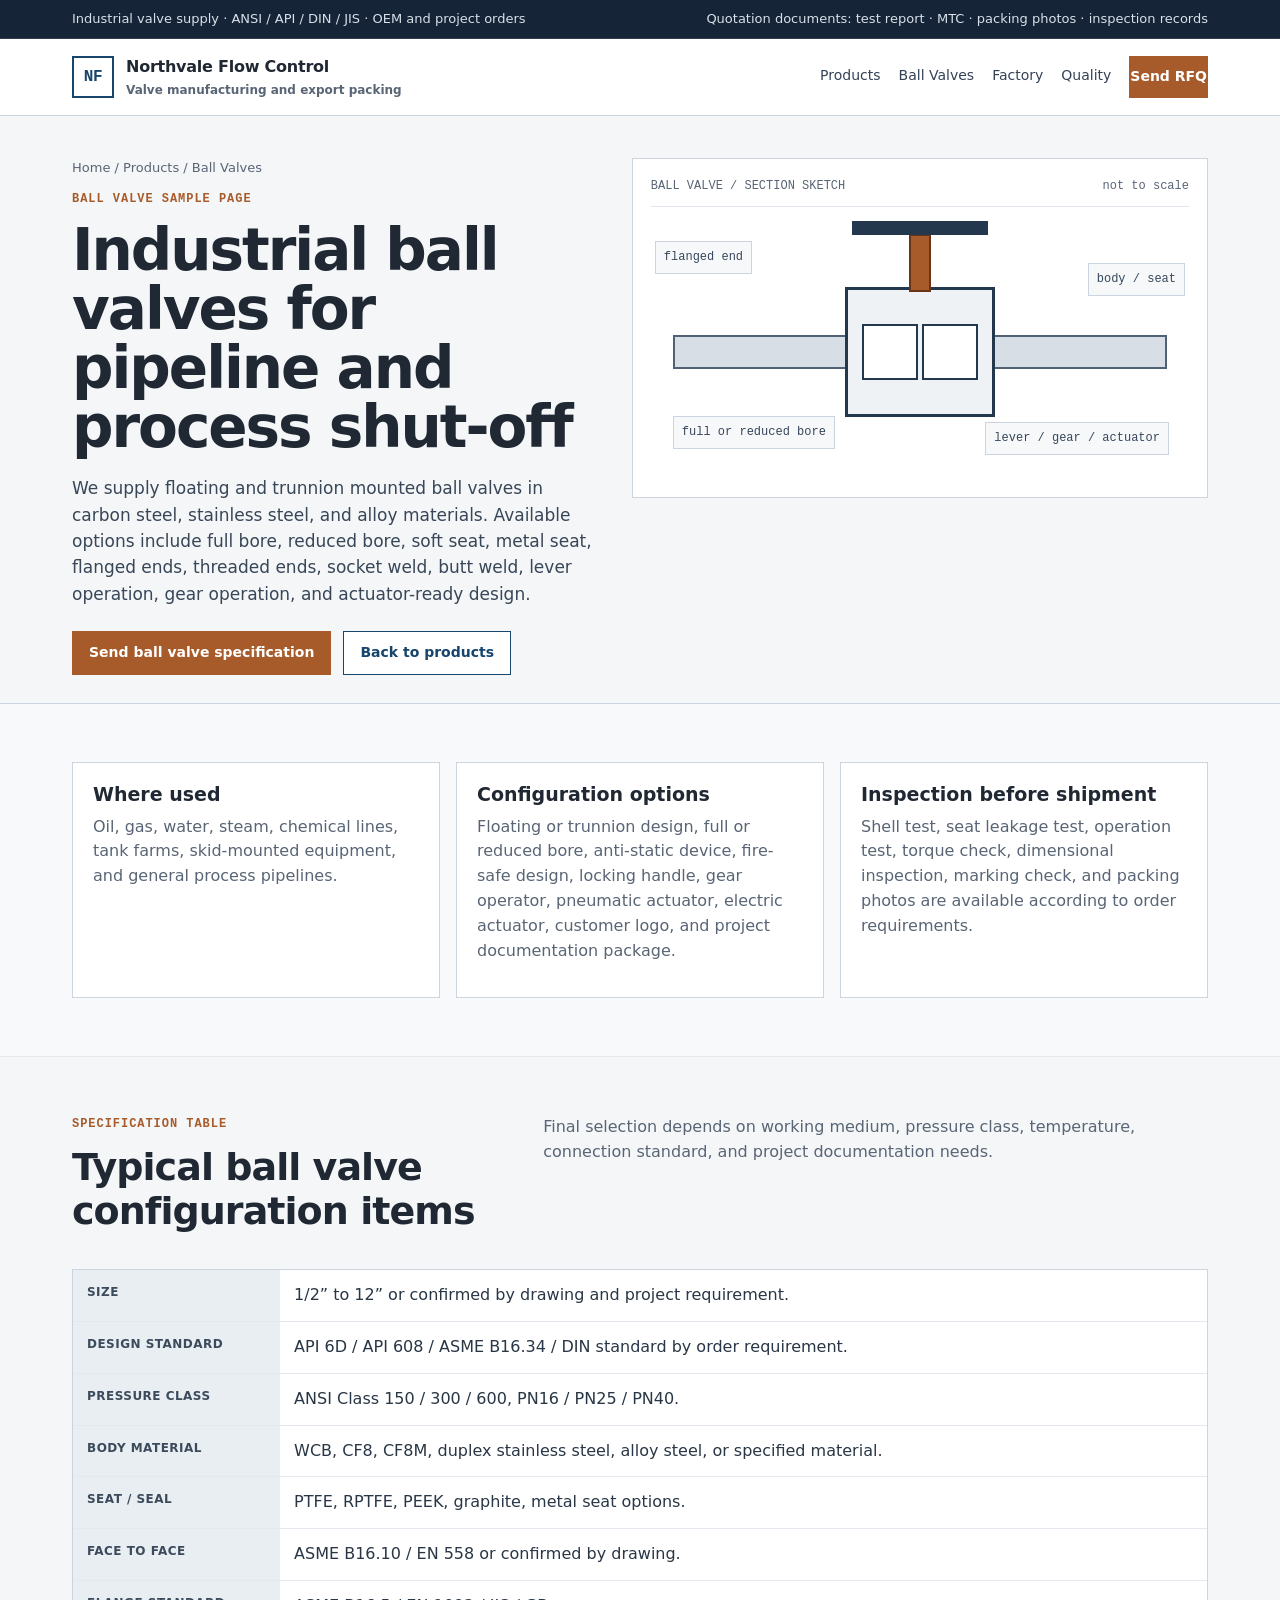
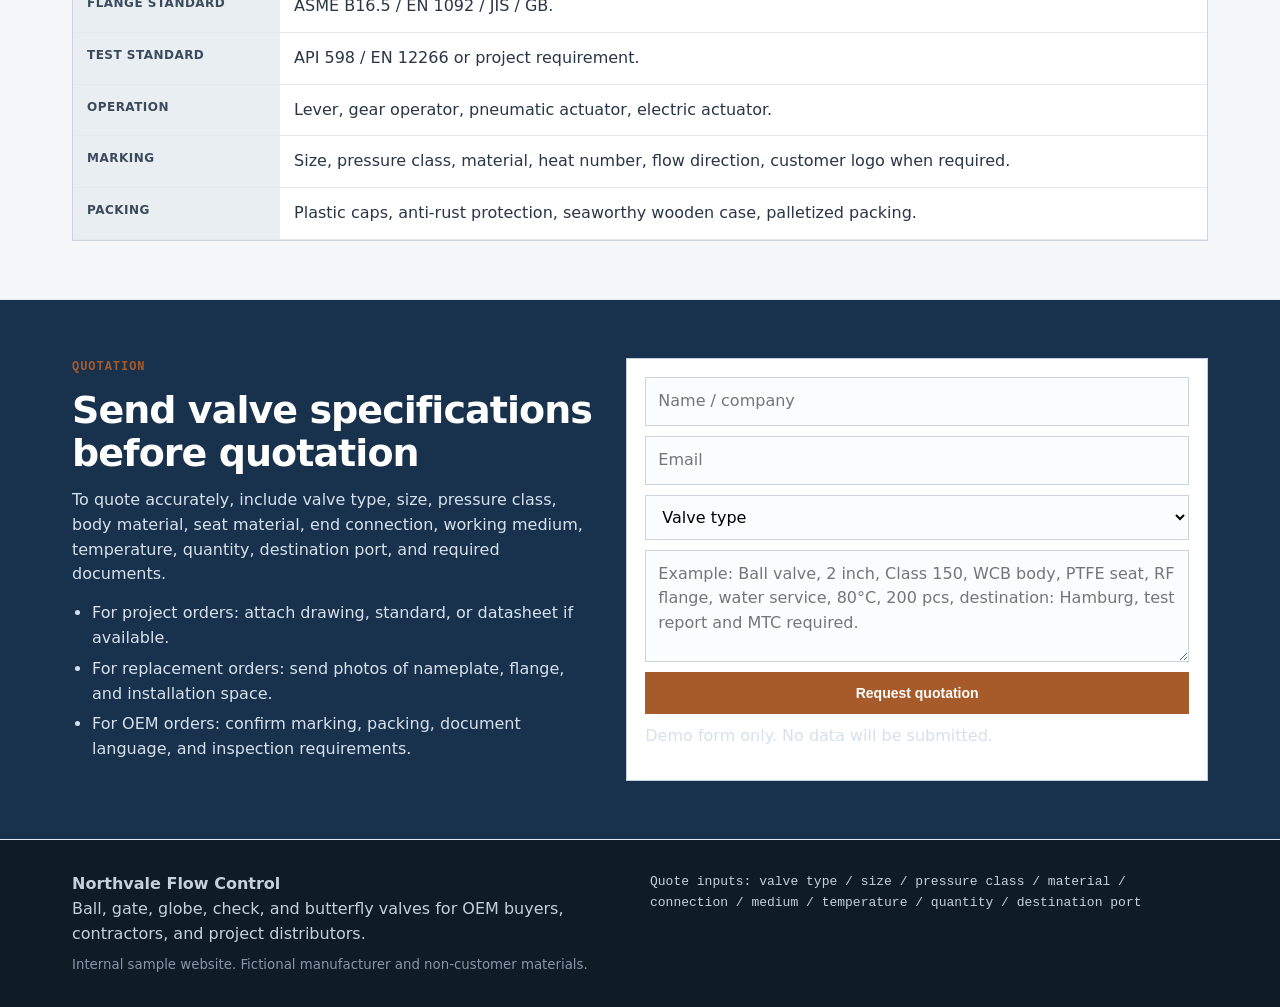
==== indiesite/demo-sites/valve-factory-demo/ball-valve.html @ 25d4c6a1 "Initial indiesite system and demo assets" ====
<!doctype html>
<html lang="en"><head><meta charset="utf-8"><meta name="viewport" content="width=device-width, initial-scale=1"><title>Industrial Ball Valves | Floating & Trunnion Ball Valve Manufacturer</title><meta name="description" content="Carbon steel and stainless steel ball valves for pipeline and process shut-off. Full bore, reduced bore, flanged, threaded, soft seat, metal seat, and OEM configurations available."><link rel="stylesheet" href="assets/styles.css"></head><body><div class="topbar">
  <div class="topbar-inner">
    <div>Industrial valve supply · ANSI / API / DIN / JIS · OEM and project orders</div>
    <div>Quotation documents: test report · MTC · packing photos · inspection records</div>
  </div>
</div>
<header class="site-header">
  <nav class="nav">
    <a class="brand" href="index.html"><span class="brand-mark">NF</span><span>Northvale Flow Control<small>Valve manufacturing and export packing</small></span></a>
    <div class="nav-links">
      <a href="products.html">Products</a>
      <a href="ball-valve.html">Ball Valves</a>
      <a href="factory.html">Factory</a>
      <a href="quality.html">Quality</a>
      <a href="index.html#rfq" class="btn btn-rust">Send RFQ</a>
    </div>
  </nav>
</header><main><section class="page-title"><div class="wrap two-col"><div><div class="breadcrumb">Home / Products / Ball Valves</div><div class="kicker">Ball valve sample page</div><h1>Industrial ball valves for pipeline and process shut-off</h1><p class="lead">We supply floating and trunnion mounted ball valves in carbon steel, stainless steel, and alloy materials. Available options include full bore, reduced bore, soft seat, metal seat, flanged ends, threaded ends, socket weld, butt weld, lever operation, gear operation, and actuator-ready design.</p><div class="hero-actions"><a class="btn btn-rust" href="index.html#rfq">Send ball valve specification</a><a class="btn btn-outline" href="products.html">Back to products</a></div></div><div class="diagram"><div class="diagram-title"><span>BALL VALVE / SECTION SKETCH</span><span>not to scale</span></div><div class="valve-line"></div><div class="valve-core"></div><div class="stem"></div><div class="handle"></div><div class="callout c1">flanged end</div><div class="callout c2">body / seat</div><div class="callout c3">full or reduced bore</div><div class="callout c4">lever / gear / actuator</div></div></div></section><section class="section"><div class="wrap"><div class="grid grid-3"><div class="card"><h3>Where used</h3><p class="muted">Oil, gas, water, steam, chemical lines, tank farms, skid-mounted equipment, and general process pipelines.</p></div><div class="card"><h3>Configuration options</h3><p class="muted">Floating or trunnion design, full or reduced bore, anti-static device, fire-safe design, locking handle, gear operator, pneumatic actuator, electric actuator, customer logo, and project documentation package.</p></div><div class="card"><h3>Inspection before shipment</h3><p class="muted">Shell test, seat leakage test, operation test, torque check, dimensional inspection, marking check, and packing photos are available according to order requirements.</p></div></div></div></section><section class="section alt"><div class="wrap"><div class="section-head"><div><div class="kicker">Specification table</div><h2>Typical ball valve configuration items</h2></div><p>Final selection depends on working medium, pressure class, temperature, connection standard, and project documentation needs.</p></div><div class="table-wrap"><table><tbody><tr><th>Size</th><td>1/2” to 12” or confirmed by drawing and project requirement.</td></tr><tr><th>Design standard</th><td>API 6D / API 608 / ASME B16.34 / DIN standard by order requirement.</td></tr><tr><th>Pressure class</th><td>ANSI Class 150 / 300 / 600, PN16 / PN25 / PN40.</td></tr><tr><th>Body material</th><td>WCB, CF8, CF8M, duplex stainless steel, alloy steel, or specified material.</td></tr><tr><th>Seat / seal</th><td>PTFE, RPTFE, PEEK, graphite, metal seat options.</td></tr><tr><th>Face to face</th><td>ASME B16.10 / EN 558 or confirmed by drawing.</td></tr><tr><th>Flange standard</th><td>ASME B16.5 / EN 1092 / JIS / GB.</td></tr><tr><th>Test standard</th><td>API 598 / EN 12266 or project requirement.</td></tr><tr><th>Operation</th><td>Lever, gear operator, pneumatic actuator, electric actuator.</td></tr><tr><th>Marking</th><td>Size, pressure class, material, heat number, flow direction, customer logo when required.</td></tr><tr><th>Packing</th><td>Plastic caps, anti-rust protection, seaworthy wooden case, palletized packing.</td></tr></tbody></table></div></div></section><section class="section rfq" id="rfq">
  <div class="wrap">
    <div>
      <div class="kicker">Quotation</div>
      <h2>Send valve specifications before quotation</h2>
      <p>To quote accurately, include valve type, size, pressure class, body material, seat material, end connection, working medium, temperature, quantity, destination port, and required documents.</p>
      <ul>
        <li>For project orders: attach drawing, standard, or datasheet if available.</li>
        <li>For replacement orders: send photos of nameplate, flange, and installation space.</li>
        <li>For OEM orders: confirm marking, packing, document language, and inspection requirements.</li>
      </ul>
    </div>
    <form class="form">
      <input class="input" placeholder="Name / company">
      <input class="input" placeholder="Email">
      <select><option>Valve type</option><option>Ball valve</option><option>Gate valve</option><option>Globe valve</option><option>Check valve</option><option>Butterfly valve</option></select>
      <textarea placeholder="Example: Ball valve, 2 inch, Class 150, WCB body, PTFE seat, RF flange, water service, 80°C, 200 pcs, destination: Hamburg, test report and MTC required."></textarea>
      <button type="button" class="btn btn-rust">Request quotation</button>
      <p class="faint">Demo form only. No data will be submitted.</p>
    </form>
  </div>
</section></main><footer class="footer">
  <div class="wrap footer-grid">
    <div><strong>Northvale Flow Control</strong><br>Ball, gate, globe, check, and butterfly valves for OEM buyers, contractors, and project distributors.<small>Internal sample website. Fictional manufacturer and non-customer materials.</small></div>
    <div class="mono">Quote inputs: valve type / size / pressure class / material / connection / medium / temperature / quantity / destination port</div>
  </div>
</footer></body></html>
---- indiesite/demo-sites/valve-factory-demo/assets/styles.css ----
:root {
  --ink: #202833;
  --sub: #596575;
  --faint: #7c8795;
  --line: #ccd4df;
  --soft-line: #e5e9ef;
  --paper: #ffffff;
  --panel: #f4f6f8;
  --panel-2: #edf1f5;
  --blue: #17456b;
  --blue-2: #0e314f;
  --rust: #a85b2a;
  --green: #496c55;
  --yellow: #f3efe5;
  --mono: "SFMono-Regular", Consolas, "Liberation Mono", Menlo, monospace;
  font-family: Inter, ui-sans-serif, system-ui, -apple-system, BlinkMacSystemFont, "Segoe UI", sans-serif;
}
* { box-sizing: border-box; }
html { scroll-behavior: smooth; }
body { margin: 0; color: var(--ink); background: #f8f9fa; line-height: 1.55; }
a { color: inherit; text-decoration: none; }
p { margin: 0 0 14px; }
ul { margin: 10px 0 0; padding-left: 20px; }
li { margin: 6px 0; }
.topbar { background: #152436; color: #d8e0e9; font-size: 13px; border-bottom: 1px solid rgba(255,255,255,.12); }
.topbar-inner, .nav, .wrap { max-width: 1180px; margin: 0 auto; padding-left: 22px; padding-right: 22px; }
.topbar-inner { min-height: 38px; display: flex; align-items: center; justify-content: space-between; gap: 18px; flex-wrap: wrap; }
.site-header { background: #fff; border-bottom: 1px solid var(--line); position: sticky; top: 0; z-index: 20; }
.nav { min-height: 76px; display: flex; align-items: center; justify-content: space-between; gap: 22px; }
.brand { display: flex; align-items: center; gap: 12px; font-weight: 800; letter-spacing: -.015em; }
.brand-mark { width: 42px; height: 42px; border: 2px solid var(--blue); color: var(--blue); display: grid; place-items: center; font-weight: 900; font-family: var(--mono); }
.brand small { display: block; font-weight: 600; font-size: 12px; color: var(--sub); margin-top: 1px; letter-spacing: 0; }
.nav-links { display: flex; gap: 18px; align-items: center; color: #344255; font-size: 14px; }
.nav-links a { padding: 8px 0; border-bottom: 2px solid transparent; }
.nav-links a:hover { border-color: var(--rust); color: var(--blue); }
.btn, button { display: inline-flex; align-items: center; justify-content: center; border: 1px solid var(--blue); background: var(--blue); color: #fff; min-height: 42px; padding: 10px 16px; font-weight: 750; cursor: pointer; font-size: 14px; }
.btn-outline { background: #fff; color: var(--blue); }
.btn-rust { background: var(--rust); border-color: var(--rust); }
.hero { background: linear-gradient(90deg, #f7f8fa 0%, #f7f8fa 62%, #e7edf3 62%, #e7edf3 100%); border-bottom: 1px solid var(--line); }
.hero-grid { max-width: 1180px; margin: 0 auto; padding: 54px 22px; display: grid; grid-template-columns: 1.05fr .95fr; gap: 34px; align-items: start; }
.kicker { font-family: var(--mono); color: var(--rust); text-transform: uppercase; letter-spacing: .08em; font-size: 12px; font-weight: 800; margin-bottom: 12px; }
h1 { font-size: clamp(34px, 5vw, 58px); line-height: 1.02; letter-spacing: -.035em; margin: 0 0 18px; }
h2 { font-size: clamp(26px, 3vw, 38px); line-height: 1.15; letter-spacing: -.025em; margin: 0 0 12px; }
h3 { font-size: 19px; margin: 0 0 8px; line-height: 1.25; }
h4 { margin: 0 0 8px; font-size: 15px; color: #2d3b4b; }
.lead { font-size: 17px; color: #384657; max-width: 720px; }
.hero-actions { display: flex; gap: 12px; flex-wrap: wrap; margin-top: 24px; }
.spec-board { background: #fff; border: 1px solid var(--line); box-shadow: 0 4px 0 #d8dee6; }
.board-head { display: flex; justify-content: space-between; gap: 12px; padding: 14px 16px; border-bottom: 1px solid var(--line); background: #f0f3f6; font-family: var(--mono); font-size: 12px; color: #425167; }
.board-body { padding: 16px; display: grid; gap: 10px; }
.row { display: grid; grid-template-columns: 128px 1fr; gap: 12px; padding: 10px 0; border-bottom: 1px dashed var(--line); }
.row:last-child { border-bottom: 0; }
.row-label { color: var(--sub); font-size: 13px; font-weight: 700; }
.row-value { font-weight: 650; }
.section { padding: 58px 0; border-bottom: 1px solid var(--soft-line); }
.section.alt { background: var(--panel); }
.section-head { display: grid; grid-template-columns: .8fr 1.2fr; gap: 28px; margin-bottom: 24px; }
.section-head p { color: var(--sub); }
.grid { display: grid; gap: 16px; }
.grid-2 { grid-template-columns: repeat(2, 1fr); }
.grid-3 { grid-template-columns: repeat(3, 1fr); }
.grid-4 { grid-template-columns: repeat(4, 1fr); }
.card { background: #fff; border: 1px solid var(--line); padding: 20px; }
.card.compact { padding: 16px; }
.card .tag { display: inline-block; font-family: var(--mono); font-size: 11px; color: #fff; background: var(--blue); padding: 4px 7px; margin-bottom: 12px; }
.note { background: var(--yellow); border-left: 4px solid var(--rust); padding: 14px 16px; color: #493d32; }
.muted { color: var(--sub); }
.faint { color: var(--faint); }
.table-wrap { overflow-x: auto; background: #fff; border: 1px solid var(--line); }
table { width: 100%; border-collapse: collapse; min-width: 720px; }
th, td { text-align: left; vertical-align: top; padding: 13px 14px; border-bottom: 1px solid var(--soft-line); }
th { background: #e9eef3; font-size: 12px; text-transform: uppercase; letter-spacing: .04em; color: #3c4b5c; }
td { color: #293645; }
.mono { font-family: var(--mono); font-size: 13px; }
.process-list { counter-reset: item; display: grid; gap: 12px; }
.process-item { background: #fff; border: 1px solid var(--line); padding: 18px 18px 18px 64px; position: relative; }
.process-item:before { counter-increment: item; content: counter(item, decimal-leading-zero); position: absolute; left: 18px; top: 18px; font-family: var(--mono); color: var(--rust); font-weight: 900; }
.rfq { background: #18314d; color: #fff; }
.rfq .wrap { display: grid; grid-template-columns: .95fr 1.05fr; gap: 28px; align-items: start; }
.rfq p, .rfq li { color: #d6e1eb; }
.form { background: #fff; color: var(--ink); border: 1px solid #c2cfda; padding: 18px; display: grid; gap: 10px; }
.input, textarea, select { width: 100%; border: 1px solid var(--line); background: #fbfcfd; padding: 11px 12px; font: inherit; border-radius: 0; }
textarea { min-height: 112px; resize: vertical; }
.page-title { padding: 42px 0 28px; background: #f4f6f8; border-bottom: 1px solid var(--line); }
.breadcrumb { color: var(--sub); font-size: 13px; margin-bottom: 12px; }
.two-col { display: grid; grid-template-columns: .96fr 1.04fr; gap: 28px; align-items: start; }
.diagram { border: 1px solid var(--line); background: #fff; padding: 18px; min-height: 340px; position: relative; overflow: hidden; }
.diagram-title { font-family: var(--mono); color: var(--sub); font-size: 12px; display: flex; justify-content: space-between; border-bottom: 1px solid var(--soft-line); padding-bottom: 10px; margin-bottom: 18px; }
.valve-line { position: absolute; left: 40px; right: 40px; top: 176px; height: 34px; border: 2px solid #506174; background: #d7dee5; }
.valve-core { position: absolute; width: 150px; height: 130px; left: 50%; top: 128px; transform: translateX(-50%); border: 3px solid #24384d; background: #eef2f5; }
.valve-core:before, .valve-core:after { content:""; position:absolute; top: 34px; width: 52px; height: 52px; border: 2px solid #24384d; background:#fff; }
.valve-core:before { left: 14px; }
.valve-core:after { right: 14px; }
.stem { position:absolute; left:50%; top:75px; width: 22px; height: 58px; transform:translateX(-50%); background:#a85b2a; border:2px solid #693516; }
.handle { position:absolute; left:50%; top:62px; width: 136px; height: 14px; transform:translateX(-50%); background:#24384d; }
.callout { position:absolute; font-family: var(--mono); font-size: 12px; color:#37475a; border:1px solid var(--line); background:#f7f8fa; padding:6px 8px; }
.c1 { left: 22px; top: 82px; } .c2 { right: 22px; top: 104px; } .c3 { left: 40px; bottom: 48px; } .c4 { right: 38px; bottom: 42px; }
.footer { background: #101b28; color: #c6d0db; padding: 32px 0; }
.footer-grid { display: grid; grid-template-columns: 1fr 1fr; gap: 20px; }
.footer small { color: #8695a7; display:block; margin-top: 8px; }
@media (max-width: 880px) {
  .topbar-inner { align-items: flex-start; padding-top: 10px; padding-bottom: 10px; }
  .nav { align-items: flex-start; }
  .nav-links { display: none; }
  .hero, .section.alt { background: #f8f9fa; }
  .hero-grid, .section-head, .grid-2, .grid-3, .grid-4, .rfq .wrap, .two-col, .footer-grid { grid-template-columns: 1fr; }
  .row { grid-template-columns: 1fr; gap: 3px; }
  .section { padding: 42px 0; }
  .diagram { min-height: 300px; }
}
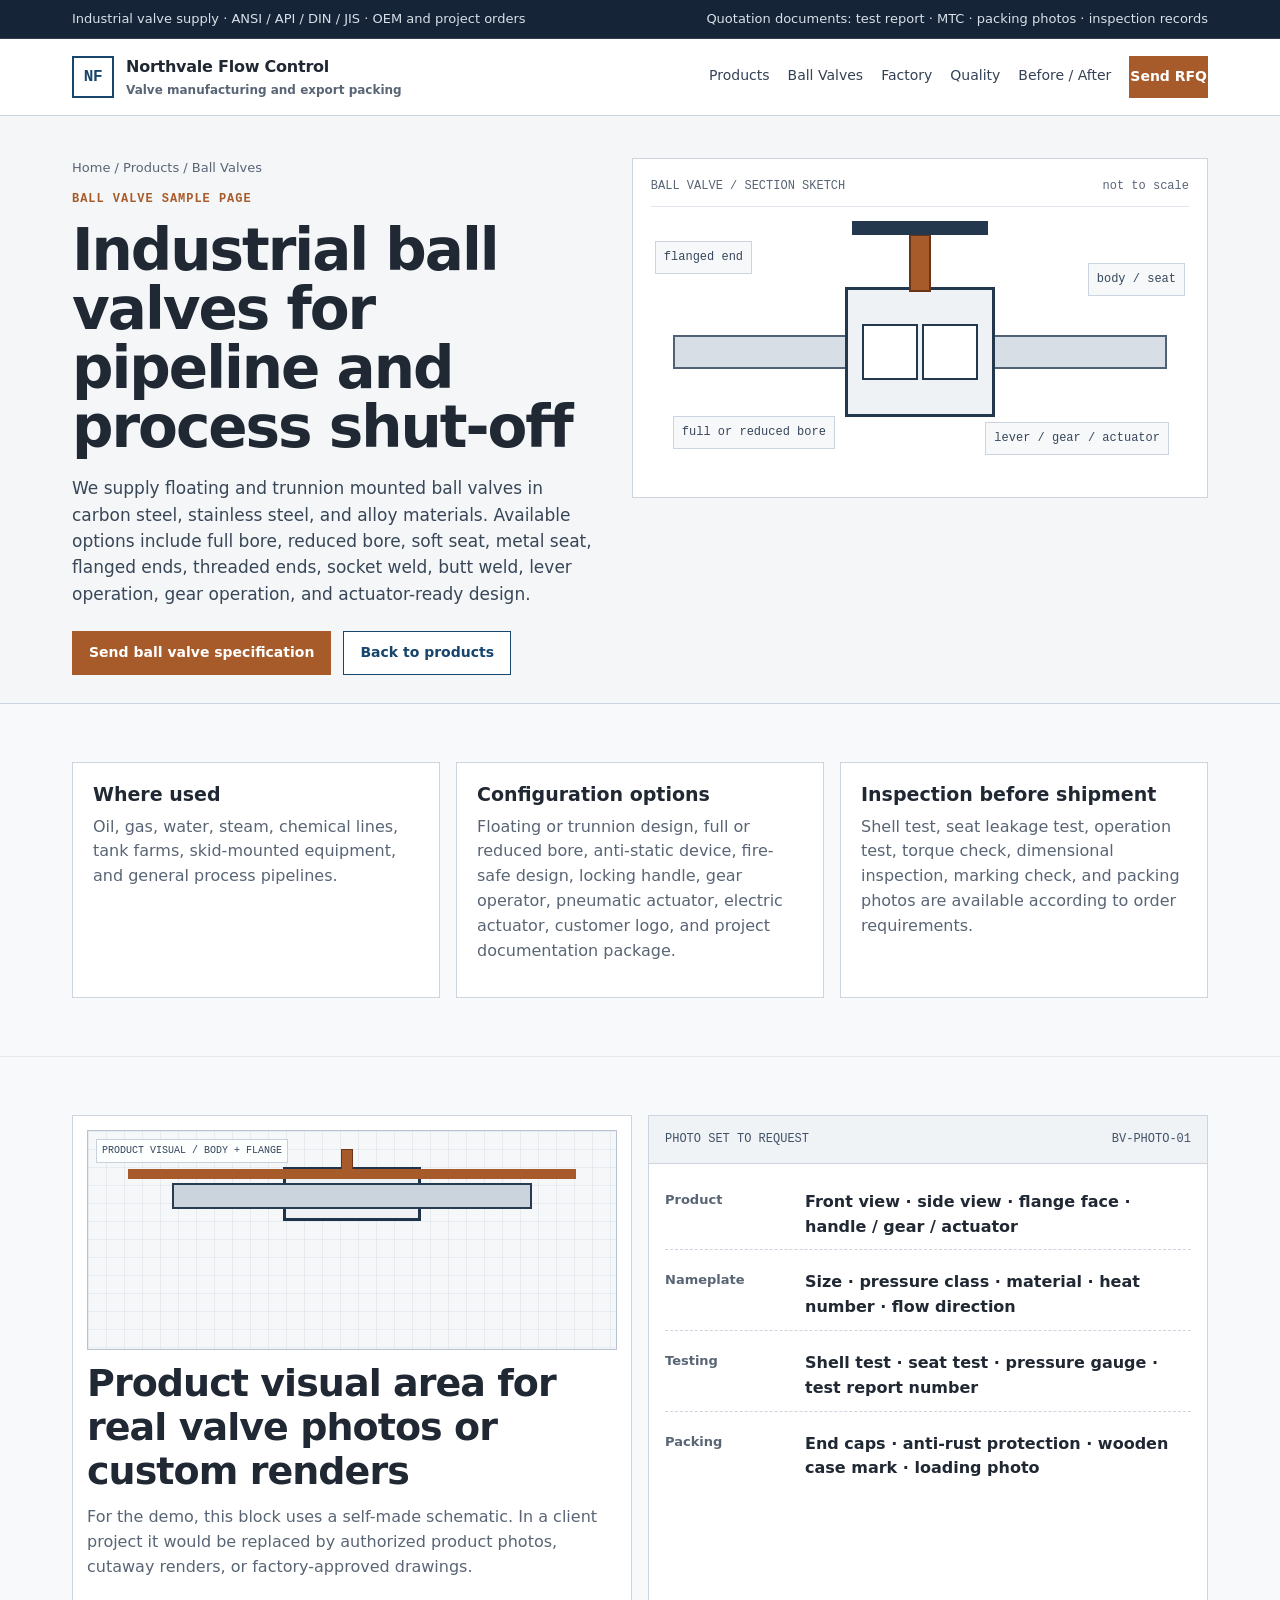
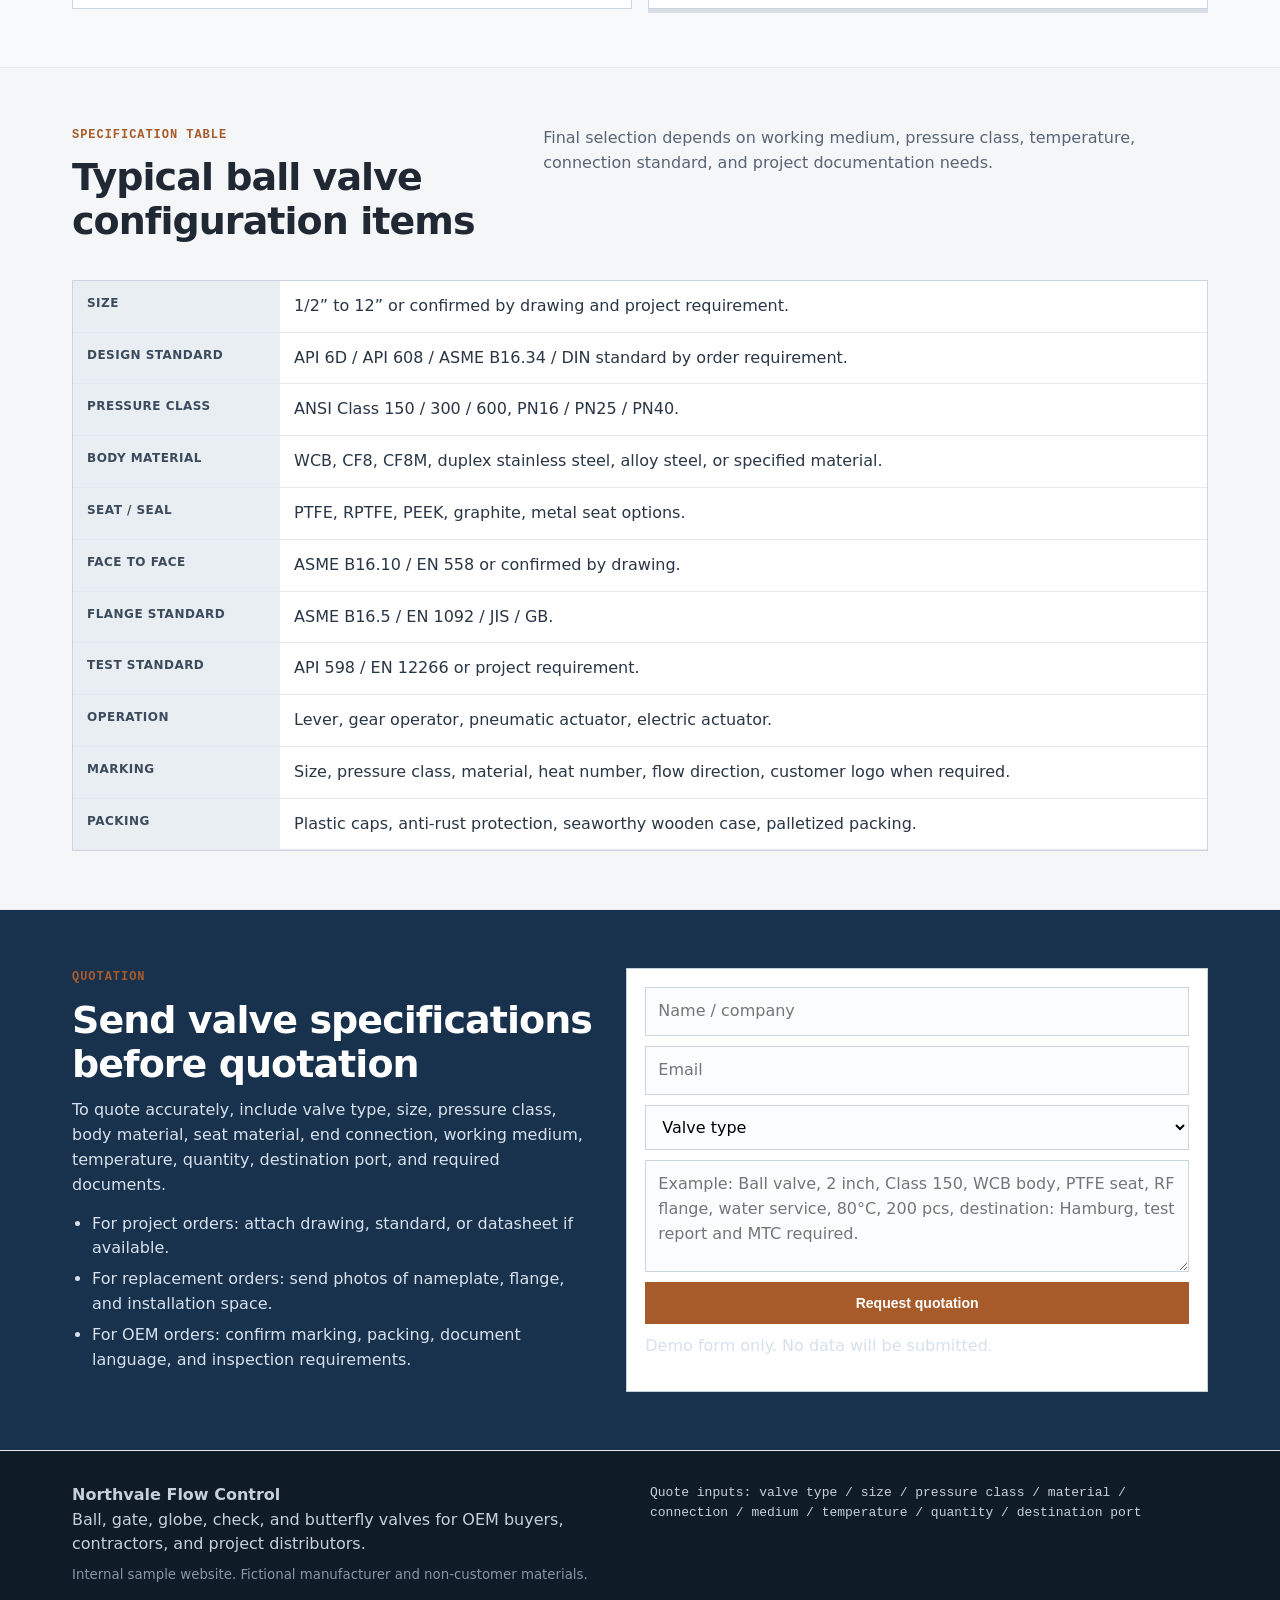
==== commit 16b3d166: "Expand indiesite demo and planning assets" ====
--- a/indiesite/demo-sites/valve-factory-demo/ball-valve.html
+++ b/indiesite/demo-sites/valve-factory-demo/ball-valve.html
@@ -13,10 +13,11 @@
       <a href="ball-valve.html">Ball Valves</a>
       <a href="factory.html">Factory</a>
       <a href="quality.html">Quality</a>
+      <a href="before-after.html">Before / After</a>
       <a href="index.html#rfq" class="btn btn-rust">Send RFQ</a>
     </div>
   </nav>
-</header><main><section class="page-title"><div class="wrap two-col"><div><div class="breadcrumb">Home / Products / Ball Valves</div><div class="kicker">Ball valve sample page</div><h1>Industrial ball valves for pipeline and process shut-off</h1><p class="lead">We supply floating and trunnion mounted ball valves in carbon steel, stainless steel, and alloy materials. Available options include full bore, reduced bore, soft seat, metal seat, flanged ends, threaded ends, socket weld, butt weld, lever operation, gear operation, and actuator-ready design.</p><div class="hero-actions"><a class="btn btn-rust" href="index.html#rfq">Send ball valve specification</a><a class="btn btn-outline" href="products.html">Back to products</a></div></div><div class="diagram"><div class="diagram-title"><span>BALL VALVE / SECTION SKETCH</span><span>not to scale</span></div><div class="valve-line"></div><div class="valve-core"></div><div class="stem"></div><div class="handle"></div><div class="callout c1">flanged end</div><div class="callout c2">body / seat</div><div class="callout c3">full or reduced bore</div><div class="callout c4">lever / gear / actuator</div></div></div></section><section class="section"><div class="wrap"><div class="grid grid-3"><div class="card"><h3>Where used</h3><p class="muted">Oil, gas, water, steam, chemical lines, tank farms, skid-mounted equipment, and general process pipelines.</p></div><div class="card"><h3>Configuration options</h3><p class="muted">Floating or trunnion design, full or reduced bore, anti-static device, fire-safe design, locking handle, gear operator, pneumatic actuator, electric actuator, customer logo, and project documentation package.</p></div><div class="card"><h3>Inspection before shipment</h3><p class="muted">Shell test, seat leakage test, operation test, torque check, dimensional inspection, marking check, and packing photos are available according to order requirements.</p></div></div></div></section><section class="section alt"><div class="wrap"><div class="section-head"><div><div class="kicker">Specification table</div><h2>Typical ball valve configuration items</h2></div><p>Final selection depends on working medium, pressure class, temperature, connection standard, and project documentation needs.</p></div><div class="table-wrap"><table><tbody><tr><th>Size</th><td>1/2” to 12” or confirmed by drawing and project requirement.</td></tr><tr><th>Design standard</th><td>API 6D / API 608 / ASME B16.34 / DIN standard by order requirement.</td></tr><tr><th>Pressure class</th><td>ANSI Class 150 / 300 / 600, PN16 / PN25 / PN40.</td></tr><tr><th>Body material</th><td>WCB, CF8, CF8M, duplex stainless steel, alloy steel, or specified material.</td></tr><tr><th>Seat / seal</th><td>PTFE, RPTFE, PEEK, graphite, metal seat options.</td></tr><tr><th>Face to face</th><td>ASME B16.10 / EN 558 or confirmed by drawing.</td></tr><tr><th>Flange standard</th><td>ASME B16.5 / EN 1092 / JIS / GB.</td></tr><tr><th>Test standard</th><td>API 598 / EN 12266 or project requirement.</td></tr><tr><th>Operation</th><td>Lever, gear operator, pneumatic actuator, electric actuator.</td></tr><tr><th>Marking</th><td>Size, pressure class, material, heat number, flow direction, customer logo when required.</td></tr><tr><th>Packing</th><td>Plastic caps, anti-rust protection, seaworthy wooden case, palletized packing.</td></tr></tbody></table></div></div></section><section class="section rfq" id="rfq">
+</header><main><section class="page-title"><div class="wrap two-col"><div><div class="breadcrumb">Home / Products / Ball Valves</div><div class="kicker">Ball valve sample page</div><h1>Industrial ball valves for pipeline and process shut-off</h1><p class="lead">We supply floating and trunnion mounted ball valves in carbon steel, stainless steel, and alloy materials. Available options include full bore, reduced bore, soft seat, metal seat, flanged ends, threaded ends, socket weld, butt weld, lever operation, gear operation, and actuator-ready design.</p><div class="hero-actions"><a class="btn btn-rust" href="index.html#rfq">Send ball valve specification</a><a class="btn btn-outline" href="products.html">Back to products</a></div></div><div class="diagram"><div class="diagram-title"><span>BALL VALVE / SECTION SKETCH</span><span>not to scale</span></div><div class="valve-line"></div><div class="valve-core"></div><div class="stem"></div><div class="handle"></div><div class="callout c1">flanged end</div><div class="callout c2">body / seat</div><div class="callout c3">full or reduced bore</div><div class="callout c4">lever / gear / actuator</div></div></div></section><section class="section"><div class="wrap"><div class="grid grid-3"><div class="card"><h3>Where used</h3><p class="muted">Oil, gas, water, steam, chemical lines, tank farms, skid-mounted equipment, and general process pipelines.</p></div><div class="card"><h3>Configuration options</h3><p class="muted">Floating or trunnion design, full or reduced bore, anti-static device, fire-safe design, locking handle, gear operator, pneumatic actuator, electric actuator, customer logo, and project documentation package.</p></div><div class="card"><h3>Inspection before shipment</h3><p class="muted">Shell test, seat leakage test, operation test, torque check, dimensional inspection, marking check, and packing photos are available according to order requirements.</p></div></div></div></section><section class="section"><div class="wrap product-visual-board"><div class="photo-panel"><div class="visual v-valve"><span class="label">PRODUCT VISUAL / BODY + FLANGE</span><span class="part-a"></span><span class="part-b"></span></div><h2>Product visual area for real valve photos or custom renders</h2><p class="muted">For the demo, this block uses a self-made schematic. In a client project it would be replaced by authorized product photos, cutaway renders, or factory-approved drawings.</p></div><div class="spec-board"><div class="board-head"><span>PHOTO SET TO REQUEST</span><span>BV-PHOTO-01</span></div><div class="board-body"><div class="row"><div class="row-label">Product</div><div class="row-value">Front view · side view · flange face · handle / gear / actuator</div></div><div class="row"><div class="row-label">Nameplate</div><div class="row-value">Size · pressure class · material · heat number · flow direction</div></div><div class="row"><div class="row-label">Testing</div><div class="row-value">Shell test · seat test · pressure gauge · test report number</div></div><div class="row"><div class="row-label">Packing</div><div class="row-value">End caps · anti-rust protection · wooden case mark · loading photo</div></div></div></div></div></section><section class="section alt"><div class="wrap"><div class="section-head"><div><div class="kicker">Specification table</div><h2>Typical ball valve configuration items</h2></div><p>Final selection depends on working medium, pressure class, temperature, connection standard, and project documentation needs.</p></div><div class="table-wrap"><table><tbody><tr><th>Size</th><td>1/2” to 12” or confirmed by drawing and project requirement.</td></tr><tr><th>Design standard</th><td>API 6D / API 608 / ASME B16.34 / DIN standard by order requirement.</td></tr><tr><th>Pressure class</th><td>ANSI Class 150 / 300 / 600, PN16 / PN25 / PN40.</td></tr><tr><th>Body material</th><td>WCB, CF8, CF8M, duplex stainless steel, alloy steel, or specified material.</td></tr><tr><th>Seat / seal</th><td>PTFE, RPTFE, PEEK, graphite, metal seat options.</td></tr><tr><th>Face to face</th><td>ASME B16.10 / EN 558 or confirmed by drawing.</td></tr><tr><th>Flange standard</th><td>ASME B16.5 / EN 1092 / JIS / GB.</td></tr><tr><th>Test standard</th><td>API 598 / EN 12266 or project requirement.</td></tr><tr><th>Operation</th><td>Lever, gear operator, pneumatic actuator, electric actuator.</td></tr><tr><th>Marking</th><td>Size, pressure class, material, heat number, flow direction, customer logo when required.</td></tr><tr><th>Packing</th><td>Plastic caps, anti-rust protection, seaworthy wooden case, palletized packing.</td></tr></tbody></table></div></div></section><section class="section rfq" id="rfq">
   <div class="wrap">
     <div>
       <div class="kicker">Quotation</div>
--- a/indiesite/demo-sites/valve-factory-demo/assets/styles.css
+++ b/indiesite/demo-sites/valve-factory-demo/assets/styles.css
@@ -96,6 +96,32 @@
 .handle { position:absolute; left:50%; top:62px; width: 136px; height: 14px; transform:translateX(-50%); background:#24384d; }
 .callout { position:absolute; font-family: var(--mono); font-size: 12px; color:#37475a; border:1px solid var(--line); background:#f7f8fa; padding:6px 8px; }
 .c1 { left: 22px; top: 82px; } .c2 { right: 22px; top: 104px; } .c3 { left: 40px; bottom: 48px; } .c4 { right: 38px; bottom: 42px; }
+.comparison-grid { display: grid; grid-template-columns: 1fr 1fr; gap: 22px; align-items: start; }
+.snapshot { background: #fff; border: 1px solid var(--line); padding: 18px; }
+.snapshot-head { display: flex; justify-content: space-between; gap: 12px; padding-bottom: 12px; margin-bottom: 14px; border-bottom: 1px solid var(--soft-line); font-family: var(--mono); font-size: 12px; color: var(--sub); }
+.snapshot-head span:first-child { color: var(--rust); font-weight: 900; letter-spacing: .08em; }
+.fake-browser { border: 1px solid #c9d1dc; background: #fbfcfd; min-height: 300px; box-shadow: 0 4px 0 #dce2e8; }
+.browser-bar { height: 32px; border-bottom: 1px solid var(--soft-line); background: #eef2f5; display: flex; align-items: center; gap: 6px; padding-left: 12px; }
+.browser-bar i { width: 9px; height: 9px; border-radius: 999px; background: #aeb8c5; display: block; }
+.old-hero-block { margin: 20px 18px 14px; padding: 34px 12px; text-align: center; background: #d8dde4; color: #5b6572; font-weight: 800; letter-spacing: .04em; }
+.old-lines { display: grid; gap: 8px; margin: 0 18px 18px; }
+.old-lines span { display: block; height: 9px; background: #e4e8ee; }
+.old-lines span:nth-child(2) { width: 78%; }
+.old-lines span:nth-child(3) { width: 64%; }
+.old-lines span:nth-child(4) { width: 86%; }
+.old-products { margin: 0 18px 16px; border: 1px solid #d7dde5; padding: 12px; display: grid; gap: 7px; color: #596575; }
+.old-products b { color: #3c4654; }
+.old-products em { font-style: normal; background: #f0f2f5; padding: 7px 8px; }
+.old-contact { margin: 0 18px 18px; padding: 12px; border: 1px dashed #c6ced8; color: #7a8490; }
+.old-card .tag, .checklist.bad li:before { background: #6f7782; }
+.mini-board { box-shadow: 0 4px 0 #cfd8e2; margin-bottom: 16px; }
+.checklist { list-style: none; padding: 0; margin: 16px 0 0; display: grid; gap: 10px; }
+.checklist li { position: relative; padding-left: 28px; color: var(--sub); }
+.checklist li:before { content: ""; position: absolute; left: 0; top: .45em; width: 16px; height: 16px; border: 1px solid var(--line); background: var(--green); }
+.checklist.good li:after { content: ""; position: absolute; left: 5px; top: .62em; width: 6px; height: 10px; border: solid #fff; border-width: 0 2px 2px 0; transform: rotate(45deg); }
+.case-panel { color: var(--ink); }
+.case-panel h3 { color: var(--ink); }
+.case-panel li { color: var(--sub); }
 .footer { background: #101b28; color: #c6d0db; padding: 32px 0; }
 .footer-grid { display: grid; grid-template-columns: 1fr 1fr; gap: 20px; }
 .footer small { color: #8695a7; display:block; margin-top: 8px; }
@@ -104,8 +130,45 @@
   .nav { align-items: flex-start; }
   .nav-links { display: none; }
   .hero, .section.alt { background: #f8f9fa; }
-  .hero-grid, .section-head, .grid-2, .grid-3, .grid-4, .rfq .wrap, .two-col, .footer-grid { grid-template-columns: 1fr; }
+  .hero-grid, .section-head, .grid-2, .grid-3, .grid-4, .rfq .wrap, .two-col, .comparison-grid, .footer-grid { grid-template-columns: 1fr; }
   .row { grid-template-columns: 1fr; gap: 3px; }
   .section { padding: 42px 0; }
   .diagram { min-height: 300px; }
 }
+
+
+/* V3 self-made industrial visuals: no external or customer-owned images. */
+.evidence-strip { background: #e9edf1; border-top: 1px solid var(--line); border-bottom: 1px solid var(--line); padding: 18px 0; }
+.evidence-grid { display: grid; grid-template-columns: repeat(4, 1fr); gap: 14px; }
+.evidence-card { background: #fff; border: 1px solid #c8d1dc; padding: 12px; min-height: 178px; display: grid; gap: 10px; }
+.evidence-card strong { font-size: 14px; }
+.evidence-card small { color: var(--sub); line-height: 1.35; }
+.visual { position: relative; min-height: 112px; border: 1px solid #b7c2ce; background: #f5f7f9; overflow: hidden; }
+.visual:before { content: ""; position: absolute; inset: 0; background-image: linear-gradient(90deg, rgba(23,69,107,.07) 1px, transparent 1px), linear-gradient(rgba(23,69,107,.06) 1px, transparent 1px); background-size: 18px 18px; }
+.visual .label { position: absolute; left: 8px; top: 8px; font-family: var(--mono); font-size: 10px; color: #32465d; background: rgba(255,255,255,.86); border: 1px solid #c9d2dc; padding: 3px 5px; }
+.v-valve:after { content: ""; position: absolute; left: 16%; right: 16%; top: 52px; height: 22px; border: 2px solid #263c52; background: #cbd4dd; box-shadow: 52px -22px 0 -8px #a85b2a, -52px -22px 0 -8px #a85b2a; }
+.v-valve .part-a { position:absolute; left: 37%; top: 36px; width: 26%; height: 54px; border: 3px solid #1f344b; background:#eef2f5; }
+.v-valve .part-b { position:absolute; left: 48%; top: 18px; width: 12px; height: 30px; background:#a85b2a; border:1px solid #693516; }
+.v-factory:after { content: ""; position:absolute; left:12px; right:12px; bottom:15px; height:32px; background: repeating-linear-gradient(90deg,#b8c3ce 0 34px,#7e8d9d 34px 39px); border:1px solid #667789; }
+.v-factory .part-a { position:absolute; left:28px; bottom:48px; width:58px; height:46px; background:#d8dee5; border:2px solid #506174; }
+.v-factory .part-b { position:absolute; right:26px; bottom:48px; width:92px; height:58px; border:2px solid #506174; background: linear-gradient(#eef2f5,#cbd4dd); }
+.v-test:after { content:""; position:absolute; left:18px; right:18px; bottom:24px; height:18px; background:#24384d; }
+.v-test .part-a { position:absolute; left:28%; top:32px; width:44%; height:34px; border:3px solid #a85b2a; background:#eef2f5; }
+.v-test .part-b { position:absolute; right:20px; top:28px; width:48px; height:48px; border:4px solid #24384d; border-radius:50%; background:#fff; }
+.v-pack:after { content:""; position:absolute; left:18px; bottom:18px; width:74px; height:56px; background:#caa26f; border:2px solid #7f5a2e; box-shadow: 86px -10px 0 -2px #d5b27e, 164px 2px 0 -6px #b98d58; }
+.v-pack .part-a { position:absolute; left:18px; right:18px; top:30px; height:10px; background: repeating-linear-gradient(90deg,#7f5a2e 0 20px, transparent 20px 30px); }
+.photo-panel { background:#fff; border:1px solid var(--line); padding:14px; }
+.photo-panel .visual { min-height: 220px; margin-bottom: 12px; }
+.shop-scenes { display:grid; grid-template-columns: repeat(3, 1fr); gap:16px; }
+.scene-caption { font-family: var(--mono); font-size: 12px; color: var(--sub); border-top: 1px dashed var(--line); padding-top: 9px; }
+.qc-flow { display:grid; grid-template-columns: repeat(4, 1fr); gap:12px; }
+.qc-step { background:#fff; border:1px solid var(--line); padding:14px; position:relative; min-height:130px; }
+.qc-step:before { content: attr(data-step); display:inline-block; font-family:var(--mono); color:#fff; background:var(--blue); padding:3px 6px; margin-bottom:10px; font-size:11px; }
+.qc-step h3 { font-size: 16px; }
+.product-visual-board { display:grid; grid-template-columns: 1fr 1fr; gap:16px; align-items:stretch; }
+.product-visual-board .diagram { min-height: 360px; }
+@media (max-width: 880px) {
+  .evidence-grid, .shop-scenes, .qc-flow, .product-visual-board { grid-template-columns: 1fr; }
+  .evidence-card { min-height: auto; }
+  .photo-panel .visual { min-height: 170px; }
+}
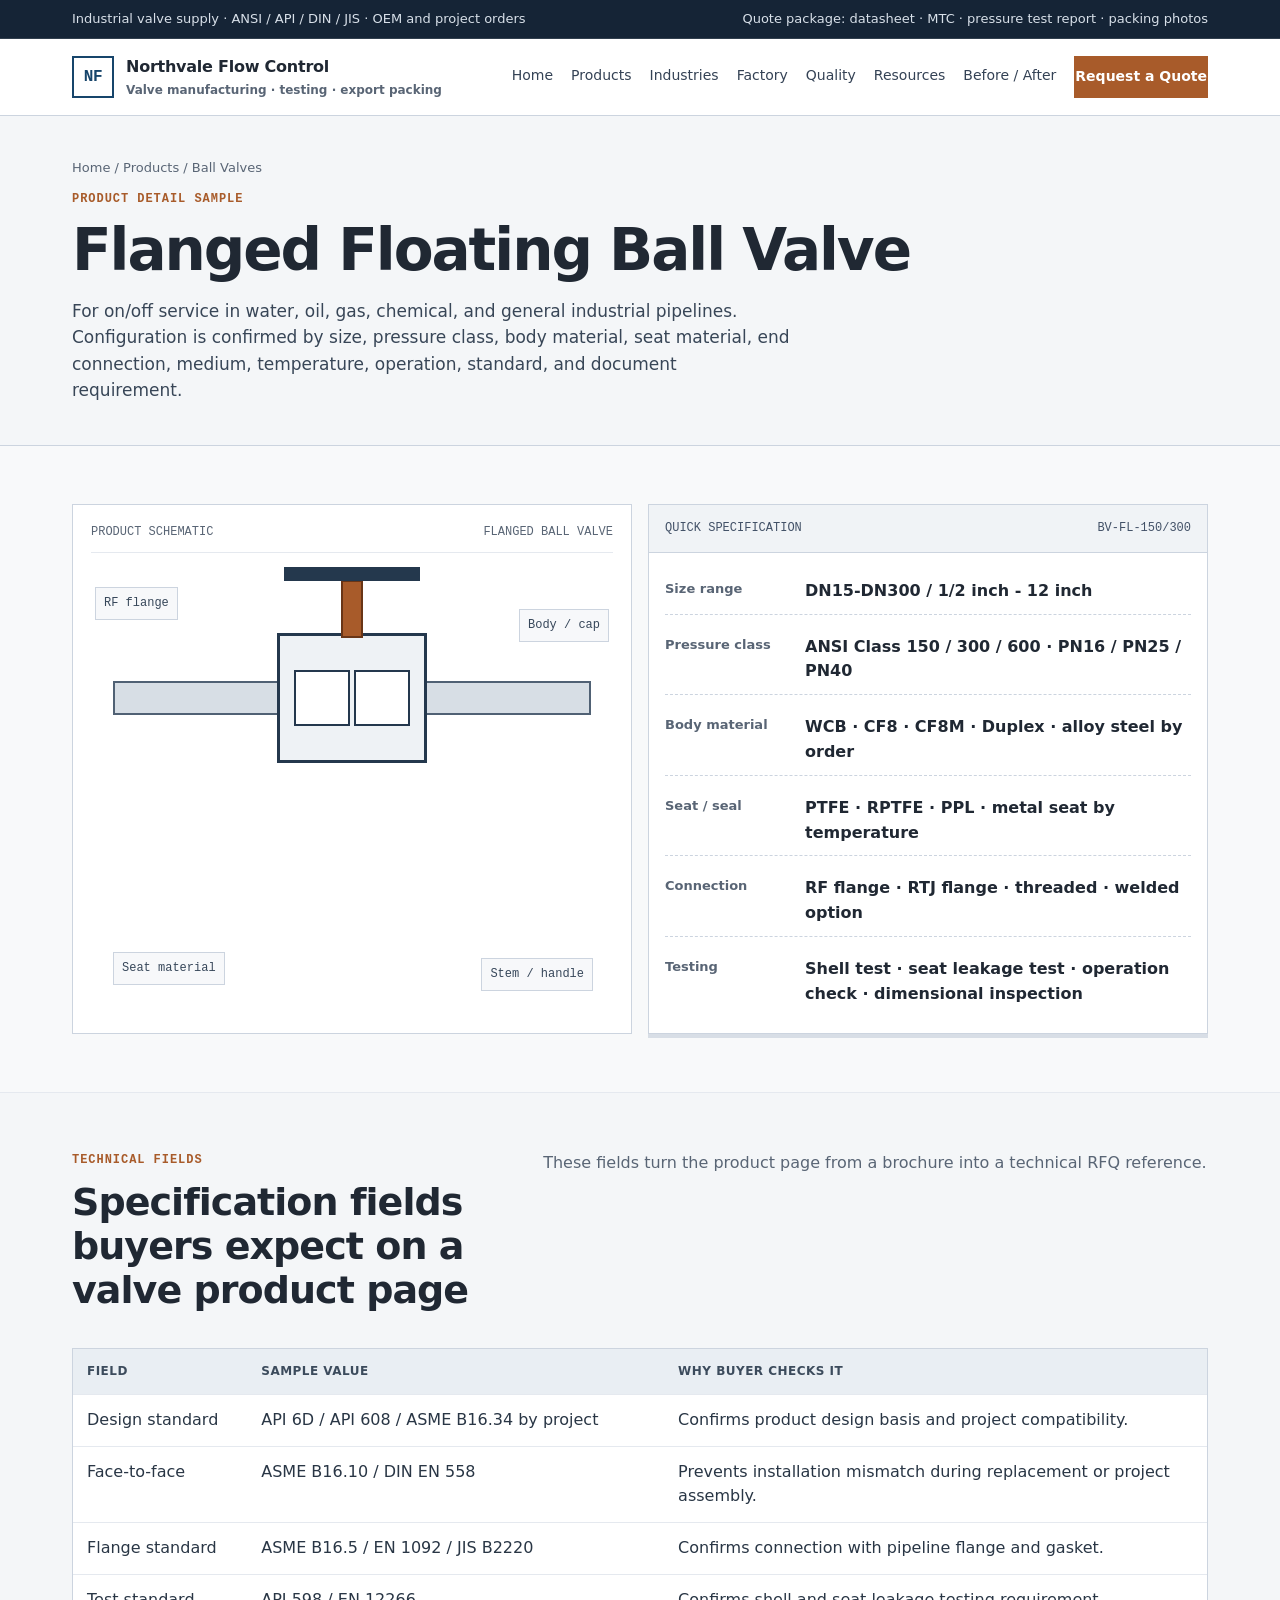
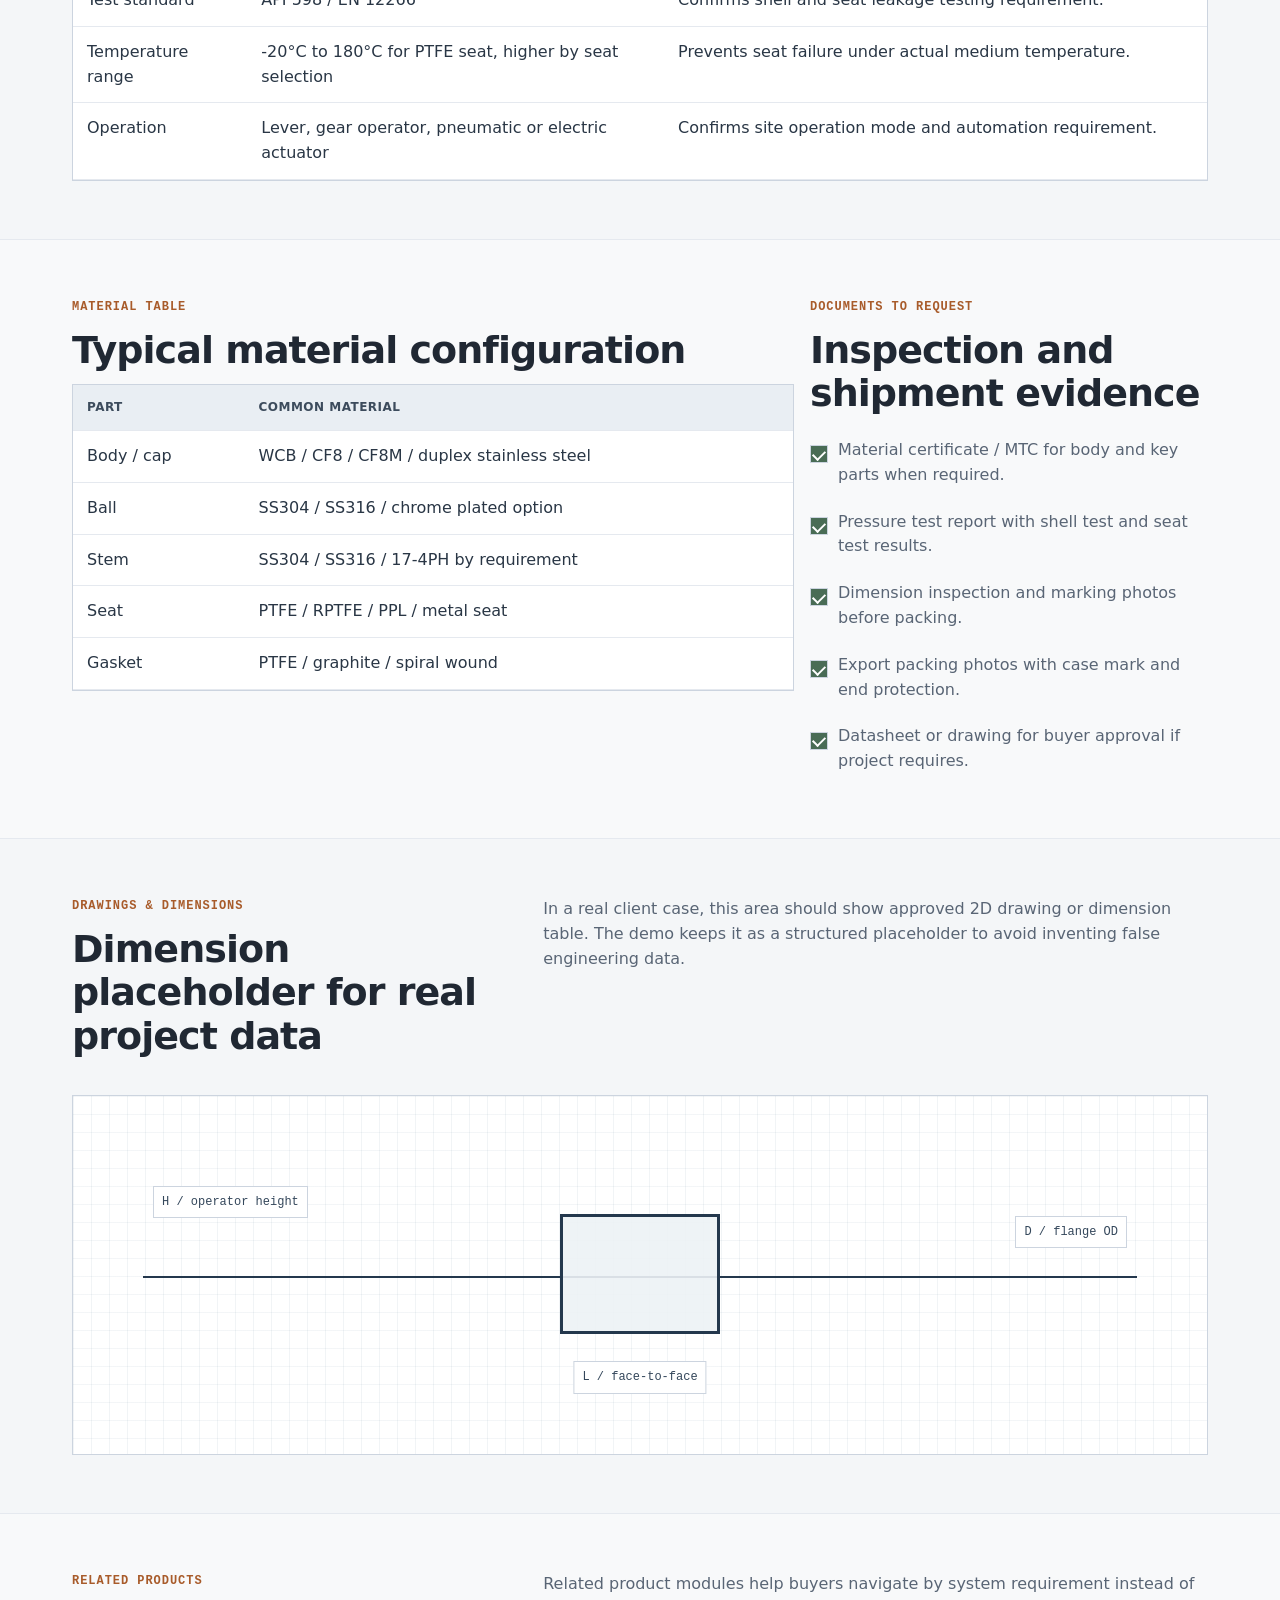
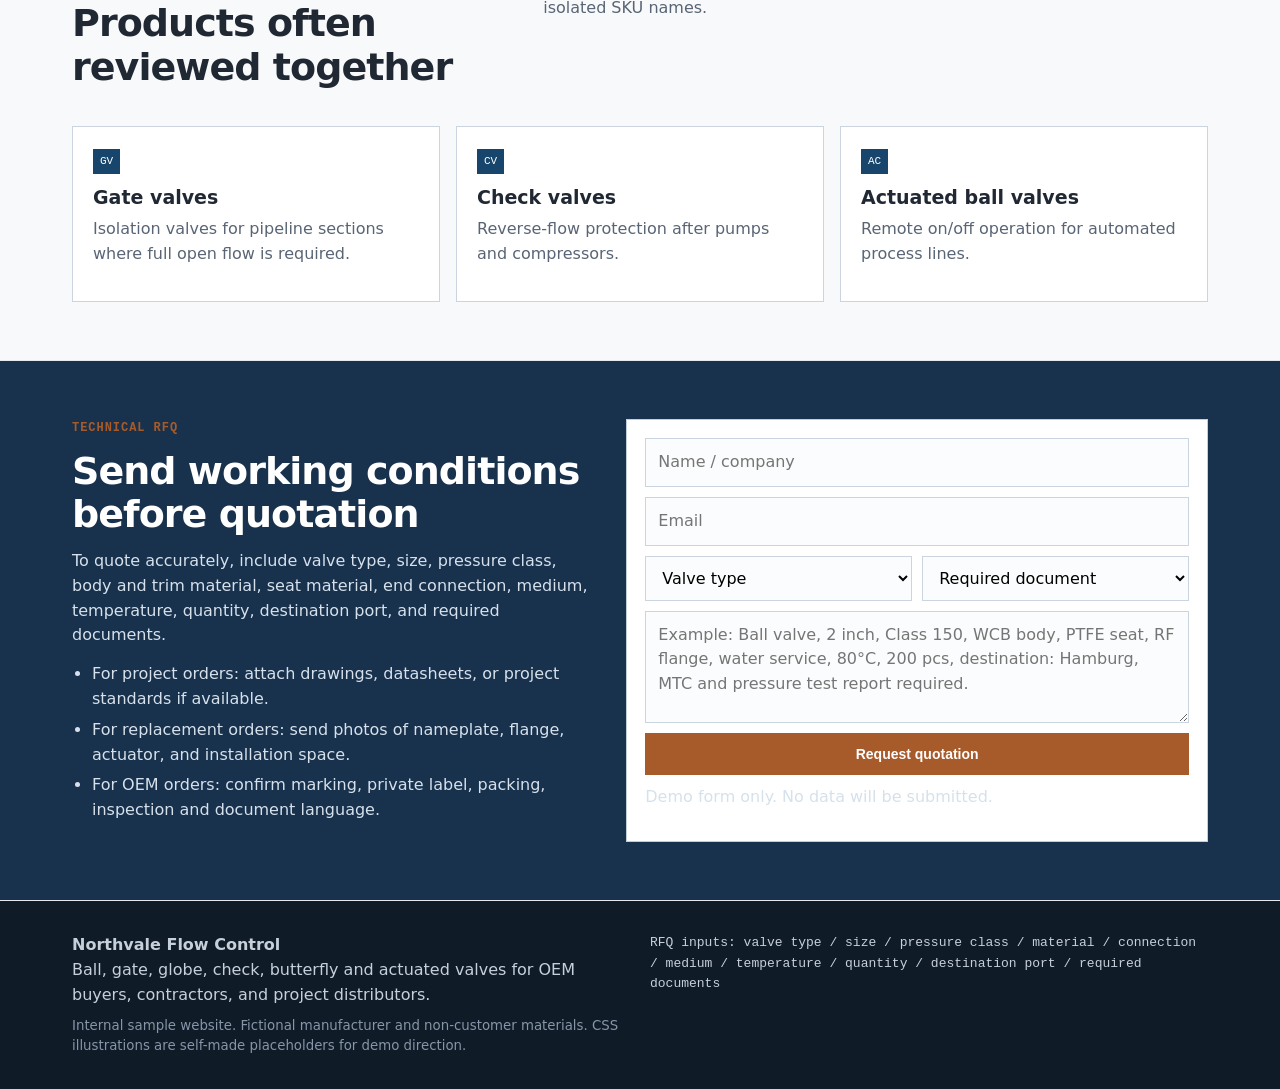
==== commit 7aa94745: "Sync local Hermes workspace" ====
--- a/indiesite/demo-sites/valve-factory-demo/ball-valve.html
+++ b/indiesite/demo-sites/valve-factory-demo/ball-valve.html
@@ -1,46 +1,90 @@
 <!doctype html>
-<html lang="en"><head><meta charset="utf-8"><meta name="viewport" content="width=device-width, initial-scale=1"><title>Industrial Ball Valves | Floating & Trunnion Ball Valve Manufacturer</title><meta name="description" content="Carbon steel and stainless steel ball valves for pipeline and process shut-off. Full bore, reduced bore, flanged, threaded, soft seat, metal seat, and OEM configurations available."><link rel="stylesheet" href="assets/styles.css"></head><body><div class="topbar">
+<html lang="en">
+<head>
+  <meta charset="utf-8">
+  <meta name="viewport" content="width=device-width, initial-scale=1">
+  <title>Flanged Floating Ball Valve | Technical Specification and RFQ</title>
+  <meta name="description" content="Flanged floating ball valve sample detail page with size range, pressure class, materials, standards, testing, documents, drawing placeholder, and technical RFQ guidance.">
+  <link rel="stylesheet" href="assets/styles.css">
+</head>
+<body>
+<div class="topbar">
   <div class="topbar-inner">
     <div>Industrial valve supply · ANSI / API / DIN / JIS · OEM and project orders</div>
-    <div>Quotation documents: test report · MTC · packing photos · inspection records</div>
+    <div>Quote package: datasheet · MTC · pressure test report · packing photos</div>
   </div>
 </div>
 <header class="site-header">
   <nav class="nav">
-    <a class="brand" href="index.html"><span class="brand-mark">NF</span><span>Northvale Flow Control<small>Valve manufacturing and export packing</small></span></a>
+    <a class="brand" href="index.html"><span class="brand-mark">NF</span><span>Northvale Flow Control<small>Valve manufacturing · testing · export packing</small></span></a>
     <div class="nav-links">
-      <a href="products.html">Products</a>
-      <a href="ball-valve.html">Ball Valves</a>
-      <a href="factory.html">Factory</a>
-      <a href="quality.html">Quality</a>
-      <a href="before-after.html">Before / After</a>
-      <a href="index.html#rfq" class="btn btn-rust">Send RFQ</a>
+      <a href="index.html" class="">Home</a>
+      <a href="products.html" class="">Products</a>
+      <a href="industries.html" class="">Industries</a>
+      <a href="factory.html" class="">Factory</a>
+      <a href="quality.html" class="">Quality</a>
+      <a href="resources.html" class="">Resources</a>
+      <a href="before-after.html" class="">Before / After</a>
+      <a href="index.html#rfq" class="btn btn-rust">Request a Quote</a>
     </div>
   </nav>
-</header><main><section class="page-title"><div class="wrap two-col"><div><div class="breadcrumb">Home / Products / Ball Valves</div><div class="kicker">Ball valve sample page</div><h1>Industrial ball valves for pipeline and process shut-off</h1><p class="lead">We supply floating and trunnion mounted ball valves in carbon steel, stainless steel, and alloy materials. Available options include full bore, reduced bore, soft seat, metal seat, flanged ends, threaded ends, socket weld, butt weld, lever operation, gear operation, and actuator-ready design.</p><div class="hero-actions"><a class="btn btn-rust" href="index.html#rfq">Send ball valve specification</a><a class="btn btn-outline" href="products.html">Back to products</a></div></div><div class="diagram"><div class="diagram-title"><span>BALL VALVE / SECTION SKETCH</span><span>not to scale</span></div><div class="valve-line"></div><div class="valve-core"></div><div class="stem"></div><div class="handle"></div><div class="callout c1">flanged end</div><div class="callout c2">body / seat</div><div class="callout c3">full or reduced bore</div><div class="callout c4">lever / gear / actuator</div></div></div></section><section class="section"><div class="wrap"><div class="grid grid-3"><div class="card"><h3>Where used</h3><p class="muted">Oil, gas, water, steam, chemical lines, tank farms, skid-mounted equipment, and general process pipelines.</p></div><div class="card"><h3>Configuration options</h3><p class="muted">Floating or trunnion design, full or reduced bore, anti-static device, fire-safe design, locking handle, gear operator, pneumatic actuator, electric actuator, customer logo, and project documentation package.</p></div><div class="card"><h3>Inspection before shipment</h3><p class="muted">Shell test, seat leakage test, operation test, torque check, dimensional inspection, marking check, and packing photos are available according to order requirements.</p></div></div></div></section><section class="section"><div class="wrap product-visual-board"><div class="photo-panel"><div class="visual v-valve"><span class="label">PRODUCT VISUAL / BODY + FLANGE</span><span class="part-a"></span><span class="part-b"></span></div><h2>Product visual area for real valve photos or custom renders</h2><p class="muted">For the demo, this block uses a self-made schematic. In a client project it would be replaced by authorized product photos, cutaway renders, or factory-approved drawings.</p></div><div class="spec-board"><div class="board-head"><span>PHOTO SET TO REQUEST</span><span>BV-PHOTO-01</span></div><div class="board-body"><div class="row"><div class="row-label">Product</div><div class="row-value">Front view · side view · flange face · handle / gear / actuator</div></div><div class="row"><div class="row-label">Nameplate</div><div class="row-value">Size · pressure class · material · heat number · flow direction</div></div><div class="row"><div class="row-label">Testing</div><div class="row-value">Shell test · seat test · pressure gauge · test report number</div></div><div class="row"><div class="row-label">Packing</div><div class="row-value">End caps · anti-rust protection · wooden case mark · loading photo</div></div></div></div></div></section><section class="section alt"><div class="wrap"><div class="section-head"><div><div class="kicker">Specification table</div><h2>Typical ball valve configuration items</h2></div><p>Final selection depends on working medium, pressure class, temperature, connection standard, and project documentation needs.</p></div><div class="table-wrap"><table><tbody><tr><th>Size</th><td>1/2” to 12” or confirmed by drawing and project requirement.</td></tr><tr><th>Design standard</th><td>API 6D / API 608 / ASME B16.34 / DIN standard by order requirement.</td></tr><tr><th>Pressure class</th><td>ANSI Class 150 / 300 / 600, PN16 / PN25 / PN40.</td></tr><tr><th>Body material</th><td>WCB, CF8, CF8M, duplex stainless steel, alloy steel, or specified material.</td></tr><tr><th>Seat / seal</th><td>PTFE, RPTFE, PEEK, graphite, metal seat options.</td></tr><tr><th>Face to face</th><td>ASME B16.10 / EN 558 or confirmed by drawing.</td></tr><tr><th>Flange standard</th><td>ASME B16.5 / EN 1092 / JIS / GB.</td></tr><tr><th>Test standard</th><td>API 598 / EN 12266 or project requirement.</td></tr><tr><th>Operation</th><td>Lever, gear operator, pneumatic actuator, electric actuator.</td></tr><tr><th>Marking</th><td>Size, pressure class, material, heat number, flow direction, customer logo when required.</td></tr><tr><th>Packing</th><td>Plastic caps, anti-rust protection, seaworthy wooden case, palletized packing.</td></tr></tbody></table></div></div></section><section class="section rfq" id="rfq">
+</header>
+<main>
+<section class="page-title"><div class="wrap"><div class="breadcrumb">Home / Products / Ball Valves</div><div class="kicker">Product detail sample</div><h1>Flanged Floating Ball Valve</h1><p class="lead">For on/off service in water, oil, gas, chemical, and general industrial pipelines. Configuration is confirmed by size, pressure class, body material, seat material, end connection, medium, temperature, operation, standard, and document requirement.</p></div></section>
+<section class="section">
+  <div class="wrap product-visual-board">
+    <div class="diagram"><div class="diagram-title"><span>PRODUCT SCHEMATIC</span><span>FLANGED BALL VALVE</span></div><div class="valve-line"></div><div class="valve-core"></div><div class="stem"></div><div class="handle"></div><span class="callout c1">RF flange</span><span class="callout c2">Body / cap</span><span class="callout c3">Seat material</span><span class="callout c4">Stem / handle</span></div>
+    <div class="spec-board"><div class="board-head"><span>QUICK SPECIFICATION</span><span>BV-FL-150/300</span></div><div class="board-body">
+      <div class="row"><div class="row-label">Size range</div><div class="row-value">DN15-DN300 / 1/2 inch - 12 inch</div></div>
+      <div class="row"><div class="row-label">Pressure class</div><div class="row-value">ANSI Class 150 / 300 / 600 · PN16 / PN25 / PN40</div></div>
+      <div class="row"><div class="row-label">Body material</div><div class="row-value">WCB · CF8 · CF8M · Duplex · alloy steel by order</div></div>
+      <div class="row"><div class="row-label">Seat / seal</div><div class="row-value">PTFE · RPTFE · PPL · metal seat by temperature</div></div>
+      <div class="row"><div class="row-label">Connection</div><div class="row-value">RF flange · RTJ flange · threaded · welded option</div></div>
+      <div class="row"><div class="row-label">Testing</div><div class="row-value">Shell test · seat leakage test · operation check · dimensional inspection</div></div>
+    </div></div>
+  </div>
+</section>
+<section class="section alt"><div class="wrap"><div class="section-head"><div><div class="kicker">Technical fields</div><h2>Specification fields buyers expect on a valve product page</h2></div><p>These fields turn the product page from a brochure into a technical RFQ reference.</p></div><div class="table-wrap"><table><thead><tr><th>Field</th><th>Sample value</th><th>Why buyer checks it</th></tr></thead><tbody>
+<tr><td>Design standard</td><td>API 6D / API 608 / ASME B16.34 by project</td><td>Confirms product design basis and project compatibility.</td></tr>
+<tr><td>Face-to-face</td><td>ASME B16.10 / DIN EN 558</td><td>Prevents installation mismatch during replacement or project assembly.</td></tr>
+<tr><td>Flange standard</td><td>ASME B16.5 / EN 1092 / JIS B2220</td><td>Confirms connection with pipeline flange and gasket.</td></tr>
+<tr><td>Test standard</td><td>API 598 / EN 12266</td><td>Confirms shell and seat leakage testing requirement.</td></tr>
+<tr><td>Temperature range</td><td>-20°C to 180°C for PTFE seat, higher by seat selection</td><td>Prevents seat failure under actual medium temperature.</td></tr>
+<tr><td>Operation</td><td>Lever, gear operator, pneumatic or electric actuator</td><td>Confirms site operation mode and automation requirement.</td></tr>
+</tbody></table></div></div></section>
+<section class="section"><div class="wrap grid grid-2"><div><div class="kicker">Material table</div><h2>Typical material configuration</h2><div class="table-wrap"><table><thead><tr><th>Part</th><th>Common material</th></tr></thead><tbody><tr><td>Body / cap</td><td>WCB / CF8 / CF8M / duplex stainless steel</td></tr><tr><td>Ball</td><td>SS304 / SS316 / chrome plated option</td></tr><tr><td>Stem</td><td>SS304 / SS316 / 17-4PH by requirement</td></tr><tr><td>Seat</td><td>PTFE / RPTFE / PPL / metal seat</td></tr><tr><td>Gasket</td><td>PTFE / graphite / spiral wound</td></tr></tbody></table></div></div><div><div class="kicker">Documents to request</div><h2>Inspection and shipment evidence</h2><ul class="checklist good"><li>Material certificate / MTC for body and key parts when required.</li><li>Pressure test report with shell test and seat test results.</li><li>Dimension inspection and marking photos before packing.</li><li>Export packing photos with case mark and end protection.</li><li>Datasheet or drawing for buyer approval if project requires.</li></ul></div></div></section>
+<section class="section alt"><div class="wrap"><div class="section-head"><div><div class="kicker">Drawings & dimensions</div><h2>Dimension placeholder for real project data</h2></div><p>In a real client case, this area should show approved 2D drawing or dimension table. The demo keeps it as a structured placeholder to avoid inventing false engineering data.</p></div><div class="drawing-board"><div class="drawing-line"></div><div class="drawing-valve"></div><div class="dim dim-a">L / face-to-face</div><div class="dim dim-b">D / flange OD</div><div class="dim dim-c">H / operator height</div></div></div></section>
+<section class="section"><div class="wrap"><div class="section-head"><div><div class="kicker">Related products</div><h2>Products often reviewed together</h2></div><p>Related product modules help buyers navigate by system requirement instead of isolated SKU names.</p></div><div class="grid grid-3"><a class="card" href="products.html"><span class="tag">GV</span><h3>Gate valves</h3><p class="muted">Isolation valves for pipeline sections where full open flow is required.</p></a><a class="card" href="products.html"><span class="tag">CV</span><h3>Check valves</h3><p class="muted">Reverse-flow protection after pumps and compressors.</p></a><a class="card" href="products.html"><span class="tag">AC</span><h3>Actuated ball valves</h3><p class="muted">Remote on/off operation for automated process lines.</p></a></div></div></section>
+<section class="section rfq" id="rfq">
   <div class="wrap">
     <div>
-      <div class="kicker">Quotation</div>
-      <h2>Send valve specifications before quotation</h2>
-      <p>To quote accurately, include valve type, size, pressure class, body material, seat material, end connection, working medium, temperature, quantity, destination port, and required documents.</p>
+      <div class="kicker">Technical RFQ</div>
+      <h2>Send working conditions before quotation</h2>
+      <p>To quote accurately, include valve type, size, pressure class, body and trim material, seat material, end connection, medium, temperature, quantity, destination port, and required documents.</p>
       <ul>
-        <li>For project orders: attach drawing, standard, or datasheet if available.</li>
-        <li>For replacement orders: send photos of nameplate, flange, and installation space.</li>
-        <li>For OEM orders: confirm marking, packing, document language, and inspection requirements.</li>
+        <li>For project orders: attach drawings, datasheets, or project standards if available.</li>
+        <li>For replacement orders: send photos of nameplate, flange, actuator, and installation space.</li>
+        <li>For OEM orders: confirm marking, private label, packing, inspection and document language.</li>
       </ul>
     </div>
     <form class="form">
       <input class="input" placeholder="Name / company">
       <input class="input" placeholder="Email">
-      <select><option>Valve type</option><option>Ball valve</option><option>Gate valve</option><option>Globe valve</option><option>Check valve</option><option>Butterfly valve</option></select>
-      <textarea placeholder="Example: Ball valve, 2 inch, Class 150, WCB body, PTFE seat, RF flange, water service, 80°C, 200 pcs, destination: Hamburg, test report and MTC required."></textarea>
+      <div class="form-grid">
+        <select><option>Valve type</option><option>Ball valve</option><option>Gate valve</option><option>Globe valve</option><option>Check valve</option><option>Butterfly valve</option></select>
+        <select><option>Required document</option><option>MTC</option><option>Pressure test report</option><option>Inspection photos</option><option>Catalog / datasheet</option></select>
+      </div>
+      <textarea placeholder="Example: Ball valve, 2 inch, Class 150, WCB body, PTFE seat, RF flange, water service, 80°C, 200 pcs, destination: Hamburg, MTC and pressure test report required."></textarea>
       <button type="button" class="btn btn-rust">Request quotation</button>
       <p class="faint">Demo form only. No data will be submitted.</p>
     </form>
   </div>
-</section></main><footer class="footer">
+</section></main>
+<footer class="footer">
   <div class="wrap footer-grid">
-    <div><strong>Northvale Flow Control</strong><br>Ball, gate, globe, check, and butterfly valves for OEM buyers, contractors, and project distributors.<small>Internal sample website. Fictional manufacturer and non-customer materials.</small></div>
-    <div class="mono">Quote inputs: valve type / size / pressure class / material / connection / medium / temperature / quantity / destination port</div>
+    <div><strong>Northvale Flow Control</strong><br>Ball, gate, globe, check, butterfly and actuated valves for OEM buyers, contractors, and project distributors.<small>Internal sample website. Fictional manufacturer and non-customer materials. CSS illustrations are self-made placeholders for demo direction.</small></div>
+    <div class="mono">RFQ inputs: valve type / size / pressure class / material / connection / medium / temperature / quantity / destination port / required documents</div>
   </div>
-</footer></body></html>+</footer>
+</body>
+</html>
--- a/indiesite/demo-sites/valve-factory-demo/assets/styles.css
+++ b/indiesite/demo-sites/valve-factory-demo/assets/styles.css
@@ -172,3 +172,61 @@
   .evidence-card { min-height: auto; }
   .photo-panel .visual { min-height: 170px; }
 }
+
+
+/* V4 benchmark-translated industrial demo upgrades */
+.nav-links a.active { border-color: var(--rust); color: var(--blue); font-weight: 800; }
+.hero-v4 { background: linear-gradient(90deg, #f5f7f9 0%, #f5f7f9 56%, #dfe6ed 56%, #dfe6ed 100%); }
+.hero-machine { min-height: 390px; background: #fff; border: 1px solid var(--line); position: relative; overflow: hidden; box-shadow: 0 4px 0 #d5dde6; }
+.hero-machine:before { content:""; position:absolute; inset:0; background-image: linear-gradient(90deg, rgba(23,69,107,.06) 1px, transparent 1px), linear-gradient(rgba(23,69,107,.05) 1px, transparent 1px); background-size: 22px 22px; }
+.machine-label { position:absolute; left:16px; top:16px; z-index:2; font-family:var(--mono); font-size:11px; color:#33495f; background:#fff; border:1px solid var(--line); padding:5px 7px; }
+.pipe-line { position:absolute; left:40px; right:40px; top:190px; height:42px; border:3px solid #263c52; background:#cbd4dd; }
+.valve-symbol { position:absolute; left:50%; top:132px; width:174px; height:150px; transform:translateX(-50%); border:4px solid #20364d; background:#edf2f6; }
+.valve-symbol:before, .valve-symbol:after { content:""; position:absolute; top:44px; width:48px; height:48px; border:2px solid #20364d; background:#fff; }
+.valve-symbol:before { left:22px; } .valve-symbol:after { right:22px; }
+.gauge { position:absolute; right:48px; top:82px; width:76px; height:76px; border:6px solid #20364d; border-radius:50%; background:#fff; }
+.gauge:after { content:""; position:absolute; left:35px; top:18px; width:3px; height:26px; background:#a85b2a; transform:rotate(38deg); transform-origin:bottom; }
+.machine-note { position:absolute; left:16px; right:16px; bottom:16px; z-index:2; background:#f6f8fa; border:1px solid var(--line); padding:10px; font-size:12px; color:var(--sub); }
+.trust-strip { background:#16283c; color:#fff; border-bottom:1px solid rgba(255,255,255,.15); }
+.trust-grid { display:grid; grid-template-columns:repeat(4, 1fr); gap:0; }
+.trust-grid div { padding:18px 16px; border-left:1px solid rgba(255,255,255,.13); }
+.trust-grid div:last-child { border-right:1px solid rgba(255,255,255,.13); }
+.trust-grid strong { display:block; font-size:15px; }
+.trust-grid span { color:#b9c7d6; font-size:13px; }
+.product-cards .card { min-height: 190px; }
+.industry-tabs { display:grid; grid-template-columns: repeat(5, 1fr); gap:12px; }
+.industry-tabs a { background:#fff; border:1px solid var(--line); padding:18px; font-weight:800; color:#25384b; box-shadow:0 3px 0 #d7dee6; }
+.industry-tabs a:hover { border-color:var(--rust); color:var(--rust); }
+.evidence-mini-grid { display:grid; grid-template-columns:repeat(2,1fr); gap:14px; }
+.v-report:after { content:""; position:absolute; left:30px; right:30px; top:34px; bottom:18px; background:#fff; border:2px solid #596b7e; box-shadow:10px 10px 0 #dce3ea; }
+.v-report .part-a { position:absolute; left:45px; right:45px; top:55px; height:8px; background:#a85b2a; z-index:2; box-shadow:0 22px 0 #c8d2dc, 0 44px 0 #c8d2dc; }
+.v-report .part-b { position:absolute; right:46px; bottom:30px; width:42px; height:18px; border:2px solid #17456b; z-index:2; }
+.doc-icon { display:inline-grid; place-items:center; width:44px; height:44px; background:#17456b; color:#fff; font-family:var(--mono); font-size:12px; font-weight:900; margin-bottom:12px; }
+.resource-cards .card { min-height:190px; }
+.form-grid { display:grid; grid-template-columns:1fr 1fr; gap:10px; }
+.product-filter-note { background:#fff; border:1px solid var(--line); border-left:4px solid var(--rust); padding:15px 16px; margin-bottom:18px; color:#425167; }
+.drawing-board { height:360px; background:#fff; border:1px solid var(--line); position:relative; overflow:hidden; }
+.drawing-board:before { content:""; position:absolute; inset:0; background-image: linear-gradient(90deg, rgba(23,69,107,.06) 1px, transparent 1px), linear-gradient(rgba(23,69,107,.05) 1px, transparent 1px); background-size: 18px 18px; }
+.drawing-line { position:absolute; left:70px; right:70px; top:180px; border-top:2px solid #24384d; }
+.drawing-valve { position:absolute; left:50%; top:118px; width:160px; height:120px; transform:translateX(-50%); border:3px solid #24384d; background:rgba(237,242,246,.9); }
+.dim { position:absolute; font-family:var(--mono); font-size:12px; color:#34475b; background:#fff; border:1px solid var(--line); padding:6px 8px; }
+.dim-a { left:50%; bottom:60px; transform:translateX(-50%); }
+.dim-b { right:80px; top:120px; }
+.dim-c { left:80px; top:90px; }
+.application-grid .card { scroll-margin-top: 100px; }
+.application-grid h2 { font-size: 28px; }
+.resource-list { display:grid; gap:14px; }
+.resource-row { display:grid; grid-template-columns:70px 1fr auto; gap:18px; align-items:center; background:#fff; border:1px solid var(--line); padding:18px; }
+.resource-row .doc-icon { margin-bottom:0; }
+@media (max-width: 1080px) {
+  .nav { align-items:flex-start; padding-top:14px; padding-bottom:14px; }
+  .nav-links { flex-wrap:wrap; justify-content:flex-end; gap:12px; }
+}
+@media (max-width: 880px) {
+  .hero-v4 { background:#f8f9fa; }
+  .hero-machine { min-height:300px; }
+  .trust-grid, .industry-tabs, .evidence-mini-grid, .form-grid, .resource-row { grid-template-columns:1fr; }
+  .trust-grid div, .trust-grid div:last-child { border-left:0; border-right:0; border-top:1px solid rgba(255,255,255,.13); }
+  .resource-row { align-items:start; }
+  .resource-row .btn { width:100%; }
+}
